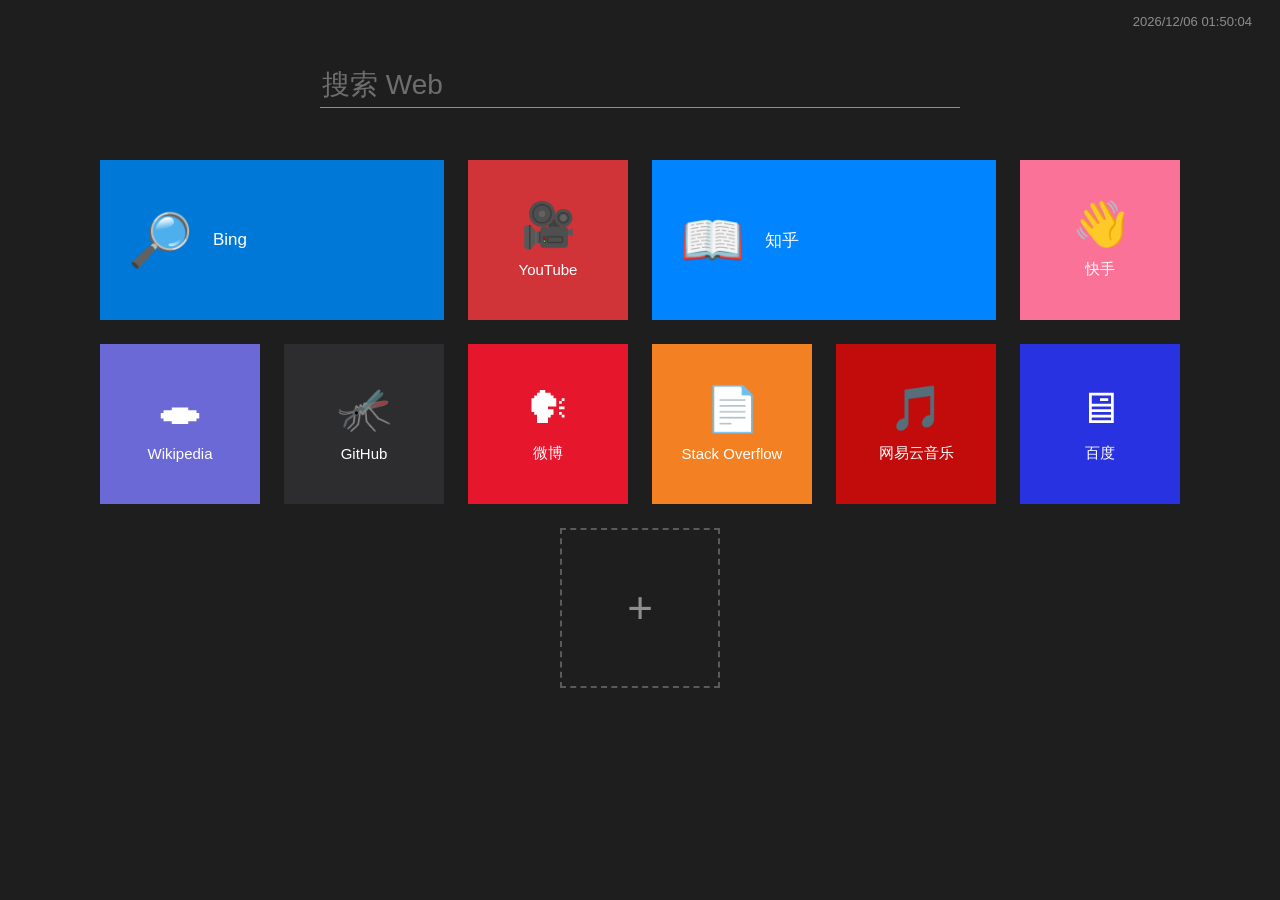
==== Assets/NtpMetro/index.html @ bef1a602 "Milestone 0.49_MetroIETest" ====
<!DOCTYPE html>
<html lang="zh-CN">
<head>
<meta charset="utf-8">
<meta name="viewport" content="width=device-width, initial-scale=1">
<title>Metro IE</title>
<style>
  :root {
    --bg: #1E1E1E;
    --muted: #8E8E8E;
    --accent: #0078D7;
  }
  * { margin: 0; padding: 0; box-sizing: border-box; }
  html, body { height: 100%; }
  body {
    background: var(--bg);
    color: #fff;
    font-family: "Segoe UI Light", "Segoe UI", "Microsoft YaHei UI", sans-serif;
    overflow: hidden;
    user-select: none;
    -webkit-user-select: none;
  }
  .wrap { height: 100%; display: flex; flex-direction: column; }

  /* 顶栏：时钟 */
  #clock {
    text-align: right;
    font-size: 13px;
    color: var(--muted);
    padding: 14px 28px 0 0;
  }

  /* 搜索框：Metro 风格，白色大字 + 底部细线，聚焦变 2px 主题蓝 */
  #searchbox {
    margin: 34px auto 0 auto;
    width: 640px;
    max-width: 88vw;
  }
  #search-input {
    display: block;
    width: 100%;
    background: transparent;
    border: none;
    outline: none;
    color: #fff;
    font-family: inherit;
    font-size: 28px;
    font-weight: 300;
    padding: 6px 2px;
    border-bottom: 1px solid var(--muted);
    border-radius: 0;
    -webkit-appearance: none;
  }
  #search-input:focus { border-bottom: 2px solid var(--accent); }
  #search-input::placeholder { color: #6E6E6E; }

  /* 磁贴网格：Win8 开始屏幕形态，支持方/宽磁贴，拖拽排序 */
  #tiles {
    display: flex;
    flex-wrap: wrap;
    justify-content: center;
    align-content: flex-start;
    max-width: 1104px;
    margin: 40px auto 0 auto;
    overflow-y: auto;
    padding-bottom: 24px;
  }
  .tile {
    position: relative;
    width: 160px;
    height: 160px;
    margin: 12px;
    cursor: pointer;
    display: flex;
    flex-direction: column;
    align-items: center;
    justify-content: center;
    overflow: hidden;
    transition: filter 0.1s ease;
  }
  .tile.wide { width: 344px; flex-direction: row; justify-content: flex-start; padding: 0 28px; }
  .tile.wide .icon { margin: 0 20px 0 0; }
  .tile:hover::after { background: rgba(255, 255, 255, 0.09); }
  .tile:active::after { background: rgba(255, 255, 255, 0.16); }
  .tile::after {
    content: "";
    position: absolute;
    top: 0; left: 0; right: 0; bottom: 0;
    background: rgba(255, 255, 255, 0);
    transition: background 0.1s ease;
    pointer-events: none;
  }
  .tile.dragging { opacity: 0.4; }
  .tile.drop-target { outline: 3px solid rgba(255, 255, 255, 0.35); }
  .tile .icon { font-size: 44px; line-height: 1; margin-bottom: 14px; pointer-events: none; }
  .tile.wide .icon { font-size: 52px; }
  .tile .name {
    font-size: 15px;
    color: #fff;
    max-width: 130px;
    white-space: nowrap;
    overflow: hidden;
    text-overflow: ellipsis;
    pointer-events: none;
  }
  .tile.wide .name { max-width: 240px; font-size: 17px; }
  .tile .remove {
    position: absolute;
    top: 6px;
    right: 8px;
    font-size: 13px;
    color: rgba(255, 255, 255, 0.75);
    visibility: hidden;
    font-family: "Segoe UI", sans-serif;
    pointer-events: none;
  }
  .tile:hover .remove { visibility: visible; }
  .tile.add-tile { border: 2px dashed #5A5A5E; }
  .tile.add-tile .icon { color: var(--muted); margin-bottom: 0; }
</style>
</head>
<body>
<div class="wrap">
  <div id="clock"></div>
  <div id="searchbox"><input id="search-input" type="text" autocomplete="off" spellcheck="false" placeholder="搜索 Web"></div>
  <div id="tiles"></div>
</div>

<script>
(function () {
  var LS_KEY = "ntp_tiles_metro_v1";
  var DEFAULT_TILES = [
    { name: "Bing", url: "https://www.bing.com", icon: "\uD83D\uDD0E", color: "#0078D7", wide: true },
    { name: "YouTube", url: "https://www.youtube.com", icon: "\uD83C\uDFA5", color: "#D13438" },
    { name: "\u77E5\u4E4E", url: "https://www.zhihu.com", icon: "\uD83D\uDCD6", color: "#0084FF", wide: true },
    { name: "\u5FEB\u624B", url: "https://www.bilibili.com", icon: "\uD83D\uDC4B", color: "#FB7299" },
    { name: "Wikipedia", url: "https://zh.wikipedia.org", icon: "\uD83D\uDD73", color: "#6B69D6" },
    { name: "GitHub", url: "https://github.com", icon: "\uD83E\uDD9F", color: "#2D2D30" },
    { name: "\u5FAE\u535A", url: "https://weibo.com", icon: "\uD83D\uDDE3", color: "#E6162D" },
    { name: "Stack Overflow", url: "https://stackoverflow.com", icon: "\uD83D\uDCC4", color: "#F48024" },
    { name: "\u7F51\u6613\u4E91\u97F3\u4E50", url: "https://music.163.com", icon: "\uD83C\uDFB5", color: "#C20C0C" },
    { name: "\u767E\u5EA6", url: "https://www.baidu.com", icon: "\uD83D\uDDA5", color: "#2932E1" }
  ];

  function loadTiles() {
    try {
      var raw = localStorage.getItem(LS_KEY);
      if (raw) {
        var parsed = JSON.parse(raw);
        if (Array.isArray(parsed)) return parsed;
      }
    } catch (e) {}
    return DEFAULT_TILES.slice();
  }

  function saveTiles(tiles) {
    try { localStorage.setItem(LS_KEY, JSON.stringify(tiles)); } catch (e) {}
  }

  var tiles = loadTiles();
  var container = document.getElementById("tiles");
  var dragFrom = null;

  function render() {
    container.innerHTML = "";
    tiles.forEach(function (tile, i) {
      var el = document.createElement("div");
      el.className = "tile" + (tile.wide ? " wide" : "");
      el.style.background = tile.color || "#767676";
      el.title = tile.name + " \u2014 " + tile.url;
      el.innerHTML = '<div class="icon">' + (tile.icon || "\uD83D\uDCC5") +
        '</div><div class="name"></div><div class="remove">\u2715</div>';
      el.querySelector(".name").textContent = tile.name;

      // 点击打开
      el.addEventListener("click", function () { window.location.href = tile.url; });

      // 右键移除
      el.addEventListener("contextmenu", function (e) {
        e.preventDefault();
        if (confirm("\u79FB\u9664\u78C1\u8D34\u201C" + tile.name + "\u201D?")) {
          tiles.splice(i, 1);
          saveTiles(tiles);
          render();
        }
      });

      // 拖拽排序（EdgeHTML/Chromium 均支持 HTML5 DnD）
      el.draggable = true;
      el.addEventListener("dragstart", function (e) {
        dragFrom = i;
        el.classList.add("dragging");
        try { e.dataTransfer.setData("text/plain", String(i)); e.dataTransfer.effectAllowed = "move"; } catch (err) {}
      });
      el.addEventListener("dragend", function () {
        el.classList.remove("dragging");
        render();
      });
      el.addEventListener("dragover", function (e) {
        if (dragFrom === null || dragFrom === i) return;
        e.preventDefault();
        el.classList.add("drop-target");
      });
      el.addEventListener("dragleave", function () { el.classList.remove("drop-target"); });
      el.addEventListener("drop", function (e) {
        e.preventDefault();
        el.classList.remove("drop-target");
        if (dragFrom === null || dragFrom === i) { dragFrom = null; return; }
        var from = dragFrom;
        dragFrom = null;
        var moved = tiles.splice(from, 1)[0];
        var to = from < i ? i - 1 : i;
        tiles.splice(to, 0, moved);
        saveTiles(tiles);
        render();
      });

      container.appendChild(el);
    });

    // “+” 添加磁贴
    var add = document.createElement("div");
    add.className = "tile add-tile";
    add.style.background = "transparent";
    add.innerHTML = '<div class="icon">+</div>';
    add.addEventListener("click", function () {
      var url = prompt("\u8F93\u5165\u7F51\u5740\uff08\u542B https:// \u6216 http://\uff09\uff1A");
      if (!url) return;
      var clean = url.trim();
      if (!/^https?:\/\//i.test(clean)) clean = "https://" + clean;
      var host = "";
      try { host = clean.replace(/^https?:\/\//i, "").split(/[/?#]/)[0]; } catch (err) {}
      tiles.push({ name: host || "新磁贴", url: clean, icon: "\uD83C\uDF10", color: "#767676", wide: false });
      saveTiles(tiles);
      render();
    });
    container.appendChild(add);
  }

  render();

  // 搜索：回车 → 跳转 Bing（Metro IE 行为：当前页内导航）
  document.getElementById("search-input").addEventListener("keydown", function (e) {
    if (e.key === "Enter" || e.keyCode === 13) {
      var q = this.value.trim();
      if (q) window.location.href = "https://www.bing.com/search?q=" + encodeURIComponent(q);
    }
  });

  // 时钟
  function tick() {
    var d = new Date();
    function p(n) { return (n < 10 ? "0" : "") + n; }
    document.getElementById("clock").textContent =
      d.getFullYear() + "/" + p(d.getMonth() + 1) + "/" + p(d.getDate()) +
      " " + p(d.getHours()) + ":" + p(d.getMinutes()) + ":" + p(d.getSeconds());
  }
  tick();
  setInterval(tick, 1000);
})();
</script>
</body>
</html>
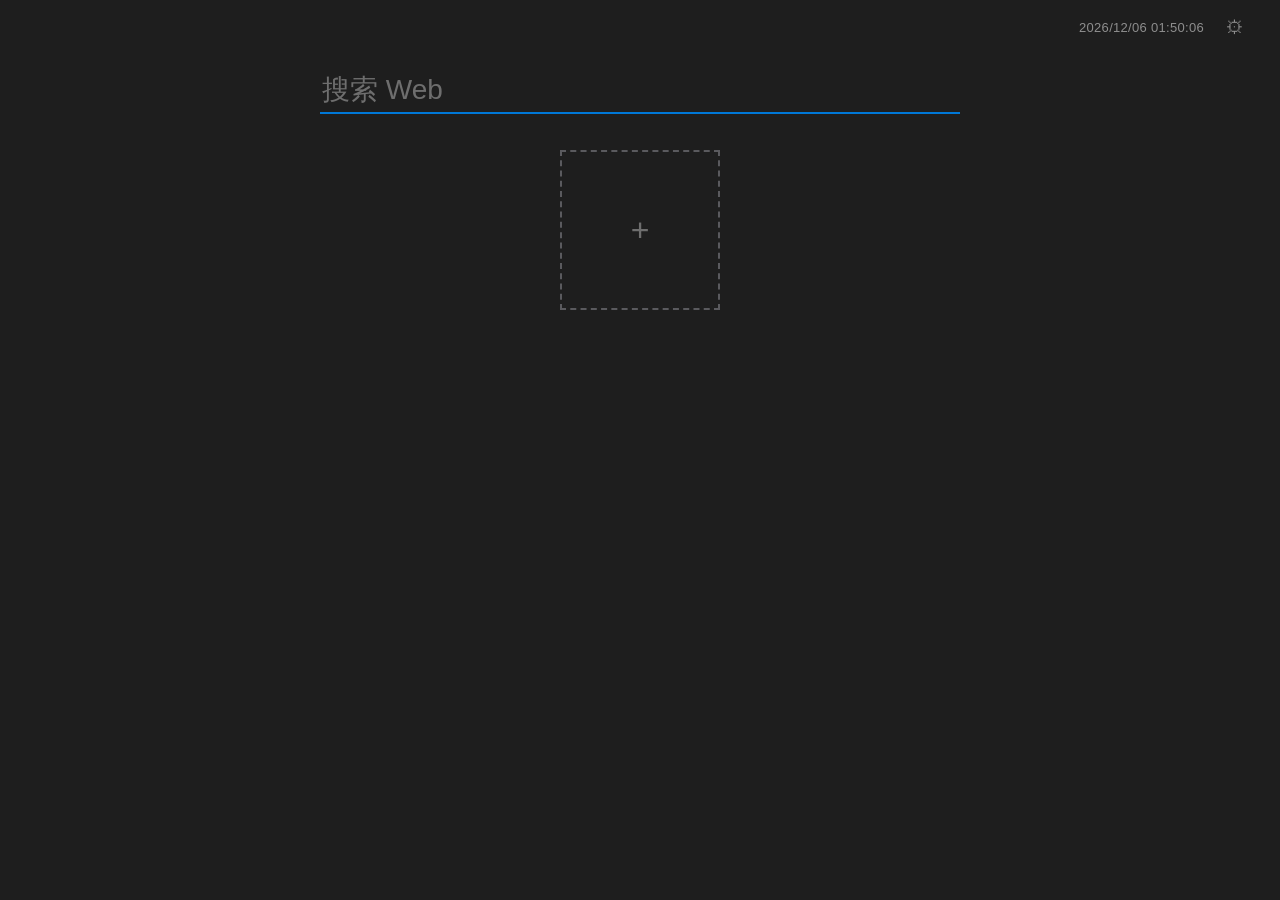
==== commit 38994aed: "Milestone 0.491_Mirror6_Index" ====
--- a/Assets/NtpMetro/index.html
+++ b/Assets/NtpMetro/index.html
@@ -1,263 +1,1377 @@
 <!DOCTYPE html>
 <html lang="zh-CN">
 <head>
-<meta charset="utf-8">
-<meta name="viewport" content="width=device-width, initial-scale=1">
-<title>Metro IE</title>
-<style>
-  :root {
-    --bg: #1E1E1E;
-    --muted: #8E8E8E;
-    --accent: #0078D7;
-  }
-  * { margin: 0; padding: 0; box-sizing: border-box; }
-  html, body { height: 100%; }
-  body {
-    background: var(--bg);
-    color: #fff;
-    font-family: "Segoe UI Light", "Segoe UI", "Microsoft YaHei UI", sans-serif;
-    overflow: hidden;
-    user-select: none;
-    -webkit-user-select: none;
-  }
-  .wrap { height: 100%; display: flex; flex-direction: column; }
-
-  /* 顶栏：时钟 */
-  #clock {
-    text-align: right;
-    font-size: 13px;
-    color: var(--muted);
-    padding: 14px 28px 0 0;
-  }
-
-  /* 搜索框：Metro 风格，白色大字 + 底部细线，聚焦变 2px 主题蓝 */
-  #searchbox {
-    margin: 34px auto 0 auto;
-    width: 640px;
-    max-width: 88vw;
-  }
-  #search-input {
-    display: block;
-    width: 100%;
-    background: transparent;
-    border: none;
-    outline: none;
-    color: #fff;
-    font-family: inherit;
-    font-size: 28px;
-    font-weight: 300;
-    padding: 6px 2px;
-    border-bottom: 1px solid var(--muted);
-    border-radius: 0;
-    -webkit-appearance: none;
-  }
-  #search-input:focus { border-bottom: 2px solid var(--accent); }
-  #search-input::placeholder { color: #6E6E6E; }
-
-  /* 磁贴网格：Win8 开始屏幕形态，支持方/宽磁贴，拖拽排序 */
-  #tiles {
-    display: flex;
-    flex-wrap: wrap;
-    justify-content: center;
-    align-content: flex-start;
-    max-width: 1104px;
-    margin: 40px auto 0 auto;
-    overflow-y: auto;
-    padding-bottom: 24px;
-  }
-  .tile {
-    position: relative;
-    width: 160px;
-    height: 160px;
-    margin: 12px;
-    cursor: pointer;
-    display: flex;
-    flex-direction: column;
-    align-items: center;
-    justify-content: center;
-    overflow: hidden;
-    transition: filter 0.1s ease;
-  }
-  .tile.wide { width: 344px; flex-direction: row; justify-content: flex-start; padding: 0 28px; }
-  .tile.wide .icon { margin: 0 20px 0 0; }
-  .tile:hover::after { background: rgba(255, 255, 255, 0.09); }
-  .tile:active::after { background: rgba(255, 255, 255, 0.16); }
-  .tile::after {
-    content: "";
-    position: absolute;
-    top: 0; left: 0; right: 0; bottom: 0;
-    background: rgba(255, 255, 255, 0);
-    transition: background 0.1s ease;
-    pointer-events: none;
-  }
-  .tile.dragging { opacity: 0.4; }
-  .tile.drop-target { outline: 3px solid rgba(255, 255, 255, 0.35); }
-  .tile .icon { font-size: 44px; line-height: 1; margin-bottom: 14px; pointer-events: none; }
-  .tile.wide .icon { font-size: 52px; }
-  .tile .name {
-    font-size: 15px;
-    color: #fff;
-    max-width: 130px;
-    white-space: nowrap;
-    overflow: hidden;
-    text-overflow: ellipsis;
-    pointer-events: none;
-  }
-  .tile.wide .name { max-width: 240px; font-size: 17px; }
-  .tile .remove {
-    position: absolute;
-    top: 6px;
-    right: 8px;
-    font-size: 13px;
-    color: rgba(255, 255, 255, 0.75);
-    visibility: hidden;
-    font-family: "Segoe UI", sans-serif;
-    pointer-events: none;
-  }
-  .tile:hover .remove { visibility: visible; }
-  .tile.add-tile { border: 2px dashed #5A5A5E; }
-  .tile.add-tile .icon { color: var(--muted); margin-bottom: 0; }
-</style>
+    <meta charset="utf-8" />
+    <meta name="viewport" content="width=device-width, initial-scale=1" />
+    <title>Metro 新标签页</title>
+    <style>
+        /* ===== CSS Variables ===== */
+        :root {
+            --bg: #1E1E1E;
+            --bg-light: #2D2D30;
+            --muted: #8E8E8E;
+            --muted2: #6E6E6E;
+            --accent: #0078D7;
+            --accent-hover: #1A8AD7;
+            --card-bg: rgba(255, 255, 255, 0.06);
+            --text: #FFFFFF;
+            --shadow: 0 4px 20px rgba(0, 0, 0, 0.5);
+            --font: "Segoe UI Light", "Segoe UI", "Microsoft YaHei UI", sans-serif;
+            --tile-bg: #767676; /* fallback */
+        }
+        * {
+            margin: 0;
+            padding: 0;
+            box-sizing: border-box;
+        }
+        html,
+        body {
+            height: 100%;
+        }
+        body {
+            background: var(--bg);
+            color: var(--text);
+            font-family: var(--font);
+            overflow: hidden;
+            user-select: none;
+            -webkit-user-select: none;
+            transition: background 0.4s ease;
+            display: flex;
+            flex-direction: column;
+        }
+
+        /* ===== 顶部栏 ===== */
+        #topbar {
+            display: flex;
+            justify-content: flex-end;
+            align-items: center;
+            padding: 14px 28px 0 0;
+            flex-shrink: 0;
+            gap: 14px;
+            position: relative;
+            z-index: 10;
+        }
+        #clock {
+            font-size: 13px;
+            color: var(--muted);
+            font-weight: 300;
+            letter-spacing: 0.3px;
+        }
+        #settingsBtn {
+            background: transparent;
+            border: none;
+            color: var(--muted);
+            font-size: 18px;
+            cursor: pointer;
+            padding: 4px 8px;
+            border-radius: 0;
+            transition: color 0.15s, background 0.15s;
+            line-height: 1;
+        }
+        #settingsBtn:hover {
+            color: #fff;
+            background: var(--card-bg);
+        }
+        #settingsBtn:focus-visible {
+            outline: 2px solid var(--accent);
+            outline-offset: 2px;
+        }
+
+        /* ===== 设置面板 ===== */
+        #settingsPanel {
+            position: fixed;
+            top: 60px;
+            right: 20px;
+            background: var(--bg-light);
+            border-radius: 0;
+            box-shadow: var(--shadow);
+            padding: 8px 0;
+            min-width: 200px;
+            z-index: 30;
+            visibility: hidden;
+            opacity: 0;
+            transform: scale(0.94) translateY(-8px);
+            transform-origin: top right;
+            transition: opacity 0.18s ease, transform 0.18s ease, visibility 0s 0.18s;
+            pointer-events: none;
+            border: 1px solid rgba(255, 255, 255, 0.06);
+        }
+        #settingsPanel.open {
+            visibility: visible;
+            opacity: 1;
+            transform: scale(1) translateY(0);
+            transition: opacity 0.18s ease, transform 0.18s ease, visibility 0s 0s;
+            pointer-events: auto;
+        }
+        #settingsPanel .option {
+            padding: 10px 18px;
+            cursor: pointer;
+            display: flex;
+            align-items: center;
+            gap: 12px;
+            color: var(--muted);
+            font-size: 13px;
+            font-weight: 300;
+            transition: background 0.12s, color 0.12s;
+            border: none;
+            background: transparent;
+            width: 100%;
+            text-align: left;
+            font-family: var(--font);
+        }
+        #settingsPanel .option:hover {
+            background: rgba(255, 255, 255, 0.06);
+            color: #fff;
+        }
+        #settingsPanel .option .indicator {
+            width: 14px;
+            height: 14px;
+            border-radius: 50%;
+            border: 2px solid var(--muted2);
+            flex-shrink: 0;
+            transition: background 0.15s, border-color 0.15s;
+        }
+        #settingsPanel .option.active .indicator {
+            border-color: var(--accent);
+            background: var(--accent);
+            box-shadow: inset 0 0 0 2px var(--bg-light);
+        }
+        #settingsPanel .option.active {
+            color: #fff;
+        }
+        #settingsPanel .option .label {
+            flex: 1;
+        }
+        #settingsPanel .option .badge {
+            font-size: 11px;
+            color: var(--muted2);
+            background: rgba(255, 255, 255, 0.06);
+            padding: 0 8px;
+            border-radius: 0;
+        }
+        /* 分隔线 */
+        #settingsPanel .divider {
+            height: 1px;
+            background: rgba(255, 255, 255, 0.06);
+            margin: 6px 16px;
+        }
+        /* 模式选项的小标签 */
+        #settingsPanel .mode-label {
+            padding: 6px 18px 2px;
+            font-size: 11px;
+            color: var(--muted2);
+            letter-spacing: 0.5px;
+            text-transform: uppercase;
+        }
+
+        /* ===== 搜索框 ===== */
+        #searchbox {
+            margin: 28px auto 0 auto;
+            width: 640px;
+            max-width: 88vw;
+            flex-shrink: 0;
+            position: relative;
+            z-index: 6;
+        }
+        #search-input {
+            display: block;
+            width: 100%;
+            background: transparent;
+            border: none;
+            outline: none;
+            color: #fff;
+            font-family: var(--font);
+            font-size: 28px;
+            font-weight: 300;
+            padding: 6px 2px;
+            border-bottom: 1px solid var(--muted2);
+            border-radius: 0;
+            -webkit-appearance: none;
+            transition: border-color 0.2s ease;
+        }
+        #search-input:focus {
+            border-bottom: 2px solid var(--accent);
+        }
+        #search-input::placeholder {
+            color: var(--muted2);
+            font-weight: 300;
+        }
+
+        /* ===== 磁贴容器 ===== */
+        #tiles-wrap {
+            flex: 1;
+            overflow-y: auto;
+            padding: 24px 16px 30px 16px;
+            margin-top: 12px;
+            display: flex;
+            justify-content: center;
+        }
+        #tiles {
+            display: flex;
+            flex-wrap: wrap;
+            justify-content: center;
+            align-content: flex-start;
+            max-width: 1104px;
+            width: 100%;
+            gap: 12px;
+        }
+
+        /* ===== 磁贴（无圆角） ===== */
+        .tile {
+            position: relative;
+            width: 160px;
+            height: 160px;
+            cursor: pointer;
+            display: flex;
+            flex-direction: column;
+            align-items: center;
+            justify-content: center;
+            overflow: hidden;
+            border-radius: 0 !important;
+            transition: transform 0.12s ease, filter 0.12s ease, background 0.2s ease;
+            flex-shrink: 0;
+            background: #767676;
+            box-shadow: 0 1px 4px rgba(0, 0, 0, 0.25);
+        }
+        .tile.wide {
+            width: 344px;
+            flex-direction: row;
+            justify-content: flex-start;
+            padding: 0 28px;
+        }
+        .tile.wide .icon {
+            margin: 0 20px 0 0;
+        }
+        .tile.wide .name {
+            max-width: 240px;
+            font-size: 17px;
+        }
+
+        /* 悬停/点击反馈 */
+        .tile::after {
+            content: "";
+            position: absolute;
+            top: 0;
+            left: 0;
+            right: 0;
+            bottom: 0;
+            background: rgba(255, 255, 255, 0);
+            transition: background 0.12s ease;
+            pointer-events: none;
+            border-radius: 0;
+        }
+        .tile:hover::after {
+            background: rgba(255, 255, 255, 0.09);
+        }
+        .tile:active::after {
+            background: rgba(255, 255, 255, 0.18);
+        }
+        .tile.dragging {
+            opacity: 0.35;
+            transform: scale(0.92);
+        }
+        .tile.drop-target {
+            outline: 3px solid rgba(255, 255, 255, 0.35);
+            outline-offset: -3px;
+        }
+
+        /* 图标区域 - 显示 favicon */
+        .tile .icon {
+            width: 48px;
+            height: 48px;
+            display: flex;
+            align-items: center;
+            justify-content: center;
+            margin-bottom: 12px;
+            pointer-events: none;
+            flex-shrink: 0;
+            background: rgba(0, 0, 0, 0.15);
+            border-radius: 0;
+            overflow: hidden;
+        }
+        .tile.wide .icon {
+            width: 52px;
+            height: 52px;
+            margin-bottom: 0;
+        }
+        .tile .icon img {
+            width: 100%;
+            height: 100%;
+            object-fit: cover;
+        }
+        .tile .icon .fallback {
+            font-size: 24px;
+            font-weight: 600;
+            color: #fff;
+            text-shadow: 0 1px 4px rgba(0, 0, 0, 0.3);
+        }
+
+        .tile .name {
+            font-size: 15px;
+            color: #fff;
+            max-width: 130px;
+            white-space: nowrap;
+            overflow: hidden;
+            text-overflow: ellipsis;
+            pointer-events: none;
+            font-weight: 300;
+            text-shadow: 0 1px 4px rgba(0, 0, 0, 0.3);
+        }
+        .tile.wide .name {
+            max-width: 240px;
+            font-size: 17px;
+        }
+
+        /* 删除 & 编辑按钮 */
+        .tile .remove,
+        .tile .edit-btn {
+            position: absolute;
+            font-family: "Segoe UI", sans-serif;
+            color: rgba(255, 255, 255, 0.7);
+            visibility: hidden;
+            pointer-events: none;
+            background: rgba(0, 0, 0, 0.3);
+            display: flex;
+            align-items: center;
+            justify-content: center;
+            line-height: 1;
+            transition: background 0.12s;
+            border-radius: 0;
+        }
+        .tile:hover .remove,
+        .tile:hover .edit-btn {
+            visibility: visible;
+            pointer-events: auto;
+        }
+        .tile .remove {
+            top: 4px;
+            right: 6px;
+            font-size: 13px;
+            width: 20px;
+            height: 20px;
+        }
+        .tile .remove:hover {
+            background: rgba(0, 0, 0, 0.6);
+            color: #fff;
+        }
+        .tile .edit-btn {
+            bottom: 4px;
+            right: 6px;
+            font-size: 11px;
+            width: 18px;
+            height: 18px;
+        }
+        .tile .edit-btn:hover {
+            background: rgba(0, 0, 0, 0.5);
+            color: #fff;
+        }
+
+        /* ===== 添加磁贴 ===== */
+        .tile.add-tile {
+            background: transparent !important;
+            border: 2px dashed #5A5A5E;
+            box-shadow: none;
+            transition: border-color 0.15s, background 0.15s;
+            border-radius: 0 !important;
+        }
+        .tile.add-tile:hover {
+            border-color: var(--accent);
+            background: rgba(0, 120, 215, 0.06);
+        }
+        .tile.add-tile::after {
+            display: none;
+        }
+        .tile.add-tile .icon {
+            color: var(--muted2);
+            margin-bottom: 0;
+            font-size: 32px;
+            font-weight: 300;
+            background: transparent;
+        }
+
+        /* ===== Modal 弹窗（无圆角） ===== */
+        .modal-overlay {
+            position: fixed;
+            top: 0;
+            left: 0;
+            right: 0;
+            bottom: 0;
+            background: rgba(0, 0, 0, 0.6);
+            z-index: 40;
+            display: none;
+            align-items: center;
+            justify-content: center;
+            animation: fadeIn 0.2s ease;
+        }
+        .modal-overlay.open {
+            display: flex;
+        }
+        .modal-box {
+            background: var(--bg-light);
+            border-radius: 0;
+            padding: 24px 28px 20px;
+            width: 400px;
+            max-width: 92vw;
+            box-shadow: var(--shadow);
+            border: 1px solid rgba(255, 255, 255, 0.06);
+        }
+        .modal-box h3 {
+            font-weight: 300;
+            font-size: 20px;
+            margin-bottom: 16px;
+            color: #fff;
+            letter-spacing: 0.3px;
+        }
+        .modal-box label {
+            display: block;
+            font-size: 12px;
+            color: var(--muted);
+            margin-top: 12px;
+            margin-bottom: 4px;
+            font-weight: 300;
+            letter-spacing: 0.3px;
+        }
+        .modal-box input {
+            display: block;
+            width: 100%;
+            background: rgba(255, 255, 255, 0.06);
+            border: 1px solid rgba(255, 255, 255, 0.08);
+            border-radius: 0;
+            padding: 8px 12px;
+            color: #fff;
+            font-family: var(--font);
+            font-size: 14px;
+            outline: none;
+            transition: border-color 0.15s;
+        }
+        .modal-box input:focus {
+            border-color: var(--accent);
+        }
+        .modal-box .row {
+            display: flex;
+            justify-content: flex-end;
+            gap: 10px;
+            margin-top: 18px;
+        }
+        .modal-box .row button {
+            padding: 8px 22px;
+            border: none;
+            border-radius: 0;
+            font-family: var(--font);
+            font-size: 13px;
+            cursor: pointer;
+            transition: background 0.12s, opacity 0.12s;
+        }
+        .modal-box .btn-cancel {
+            background: rgba(255, 255, 255, 0.06);
+            color: var(--muted);
+        }
+        .modal-box .btn-cancel:hover {
+            background: rgba(255, 255, 255, 0.12);
+            color: #fff;
+        }
+        .modal-box .btn-primary {
+            background: var(--accent);
+            color: #fff;
+        }
+        .modal-box .btn-primary:hover {
+            background: var(--accent-hover);
+        }
+        .modal-box .btn-danger {
+            background: #D13438;
+            color: #fff;
+        }
+        .modal-box .btn-danger:hover {
+            background: #E03A3E;
+        }
+
+        /* ===== Toast ===== */
+        #toast {
+            position: fixed;
+            bottom: 30px;
+            left: 50%;
+            transform: translateX(-50%) translateY(20px);
+            background: var(--bg-light);
+            color: #fff;
+            padding: 10px 28px;
+            border-radius: 0;
+            box-shadow: var(--shadow);
+            font-size: 13px;
+            font-weight: 300;
+            z-index: 50;
+            opacity: 0;
+            visibility: hidden;
+            transition: opacity 0.25s ease, transform 0.25s ease, visibility 0s 0.25s;
+            pointer-events: none;
+            border: 1px solid rgba(255, 255, 255, 0.06);
+            font-family: var(--font);
+            letter-spacing: 0.3px;
+        }
+        #toast.show {
+            opacity: 1;
+            visibility: visible;
+            transform: translateX(-50%) translateY(0);
+            transition: opacity 0.25s ease, transform 0.25s ease, visibility 0s 0s;
+        }
+
+        /* ===== 动画 ===== */
+        @keyframes fadeIn {
+            from {
+                opacity: 0;
+            }
+            to {
+                opacity: 1;
+            }
+        }
+        @keyframes fadeUp {
+            from {
+                opacity: 0;
+                transform: translateY(12px);
+            }
+            to {
+                opacity: 1;
+                transform: none;
+            }
+        }
+        .tile {
+            animation: fadeUp 0.3s ease both;
+        }
+
+        /* ===== 滚动条 ===== */
+        #tiles-wrap::-webkit-scrollbar {
+            width: 4px;
+        }
+        #tiles-wrap::-webkit-scrollbar-track {
+            background: transparent;
+        }
+        #tiles-wrap::-webkit-scrollbar-thumb {
+            background: var(--muted2);
+            border-radius: 0;
+        }
+        #tiles-wrap::-webkit-scrollbar-thumb:hover {
+            background: var(--muted);
+        }
+
+        /* ===== 响应式 ===== */
+        @media (max-width: 720px) {
+            #search-input {
+                font-size: 22px;
+            }
+            .tile {
+                width: 120px;
+                height: 120px;
+            }
+            .tile.wide {
+                width: 252px;
+                padding: 0 18px;
+            }
+            .tile.wide .icon {
+                width: 40px;
+                height: 40px;
+                margin-right: 14px;
+            }
+            .tile.wide .name {
+                font-size: 14px;
+                max-width: 180px;
+            }
+            .tile .icon {
+                width: 40px;
+                height: 40px;
+                margin-bottom: 8px;
+            }
+            .tile .name {
+                font-size: 12px;
+                max-width: 100px;
+            }
+            #topbar {
+                padding: 10px 16px 0 0;
+            }
+            #clock {
+                font-size: 11px;
+            }
+        }
+        @media (max-width: 480px) {
+            .tile {
+                width: 90px;
+                height: 90px;
+            }
+            .tile.wide {
+                width: 186px;
+                padding: 0 12px;
+            }
+            .tile.wide .icon {
+                width: 32px;
+                height: 32px;
+                margin-right: 10px;
+            }
+            .tile.wide .name {
+                font-size: 12px;
+                max-width: 130px;
+            }
+            .tile .icon {
+                width: 32px;
+                height: 32px;
+                margin-bottom: 6px;
+            }
+            .tile .name {
+                font-size: 10px;
+                max-width: 72px;
+            }
+            #search-input {
+                font-size: 18px;
+            }
+            #searchbox {
+                margin-top: 18px;
+            }
+            #tiles-wrap {
+                padding: 12px 8px 20px 8px;
+            }
+            #tiles {
+                gap: 8px;
+            }
+            .modal-box {
+                padding: 18px 16px 16px;
+            }
+        }
+    </style>
 </head>
 <body>
-<div class="wrap">
-  <div id="clock"></div>
-  <div id="searchbox"><input id="search-input" type="text" autocomplete="off" spellcheck="false" placeholder="搜索 Web"></div>
-  <div id="tiles"></div>
-</div>
-
-<script>
-(function () {
-  var LS_KEY = "ntp_tiles_metro_v1";
-  var DEFAULT_TILES = [
-    { name: "Bing", url: "https://www.bing.com", icon: "\uD83D\uDD0E", color: "#0078D7", wide: true },
-    { name: "YouTube", url: "https://www.youtube.com", icon: "\uD83C\uDFA5", color: "#D13438" },
-    { name: "\u77E5\u4E4E", url: "https://www.zhihu.com", icon: "\uD83D\uDCD6", color: "#0084FF", wide: true },
-    { name: "\u5FEB\u624B", url: "https://www.bilibili.com", icon: "\uD83D\uDC4B", color: "#FB7299" },
-    { name: "Wikipedia", url: "https://zh.wikipedia.org", icon: "\uD83D\uDD73", color: "#6B69D6" },
-    { name: "GitHub", url: "https://github.com", icon: "\uD83E\uDD9F", color: "#2D2D30" },
-    { name: "\u5FAE\u535A", url: "https://weibo.com", icon: "\uD83D\uDDE3", color: "#E6162D" },
-    { name: "Stack Overflow", url: "https://stackoverflow.com", icon: "\uD83D\uDCC4", color: "#F48024" },
-    { name: "\u7F51\u6613\u4E91\u97F3\u4E50", url: "https://music.163.com", icon: "\uD83C\uDFB5", color: "#C20C0C" },
-    { name: "\u767E\u5EA6", url: "https://www.baidu.com", icon: "\uD83D\uDDA5", color: "#2932E1" }
-  ];
-
-  function loadTiles() {
-    try {
-      var raw = localStorage.getItem(LS_KEY);
-      if (raw) {
-        var parsed = JSON.parse(raw);
-        if (Array.isArray(parsed)) return parsed;
-      }
-    } catch (e) {}
-    return DEFAULT_TILES.slice();
-  }
-
-  function saveTiles(tiles) {
-    try { localStorage.setItem(LS_KEY, JSON.stringify(tiles)); } catch (e) {}
-  }
-
-  var tiles = loadTiles();
-  var container = document.getElementById("tiles");
-  var dragFrom = null;
-
-  function render() {
-    container.innerHTML = "";
-    tiles.forEach(function (tile, i) {
-      var el = document.createElement("div");
-      el.className = "tile" + (tile.wide ? " wide" : "");
-      el.style.background = tile.color || "#767676";
-      el.title = tile.name + " \u2014 " + tile.url;
-      el.innerHTML = '<div class="icon">' + (tile.icon || "\uD83D\uDCC5") +
-        '</div><div class="name"></div><div class="remove">\u2715</div>';
-      el.querySelector(".name").textContent = tile.name;
-
-      // 点击打开
-      el.addEventListener("click", function () { window.location.href = tile.url; });
-
-      // 右键移除
-      el.addEventListener("contextmenu", function (e) {
-        e.preventDefault();
-        if (confirm("\u79FB\u9664\u78C1\u8D34\u201C" + tile.name + "\u201D?")) {
-          tiles.splice(i, 1);
-          saveTiles(tiles);
-          render();
-        }
-      });
-
-      // 拖拽排序（EdgeHTML/Chromium 均支持 HTML5 DnD）
-      el.draggable = true;
-      el.addEventListener("dragstart", function (e) {
-        dragFrom = i;
-        el.classList.add("dragging");
-        try { e.dataTransfer.setData("text/plain", String(i)); e.dataTransfer.effectAllowed = "move"; } catch (err) {}
-      });
-      el.addEventListener("dragend", function () {
-        el.classList.remove("dragging");
-        render();
-      });
-      el.addEventListener("dragover", function (e) {
-        if (dragFrom === null || dragFrom === i) return;
-        e.preventDefault();
-        el.classList.add("drop-target");
-      });
-      el.addEventListener("dragleave", function () { el.classList.remove("drop-target"); });
-      el.addEventListener("drop", function (e) {
-        e.preventDefault();
-        el.classList.remove("drop-target");
-        if (dragFrom === null || dragFrom === i) { dragFrom = null; return; }
-        var from = dragFrom;
-        dragFrom = null;
-        var moved = tiles.splice(from, 1)[0];
-        var to = from < i ? i - 1 : i;
-        tiles.splice(to, 0, moved);
-        saveTiles(tiles);
-        render();
-      });
-
-      container.appendChild(el);
-    });
-
-    // “+” 添加磁贴
-    var add = document.createElement("div");
-    add.className = "tile add-tile";
-    add.style.background = "transparent";
-    add.innerHTML = '<div class="icon">+</div>';
-    add.addEventListener("click", function () {
-      var url = prompt("\u8F93\u5165\u7F51\u5740\uff08\u542B https:// \u6216 http://\uff09\uff1A");
-      if (!url) return;
-      var clean = url.trim();
-      if (!/^https?:\/\//i.test(clean)) clean = "https://" + clean;
-      var host = "";
-      try { host = clean.replace(/^https?:\/\//i, "").split(/[/?#]/)[0]; } catch (err) {}
-      tiles.push({ name: host || "新磁贴", url: clean, icon: "\uD83C\uDF10", color: "#767676", wide: false });
-      saveTiles(tiles);
-      render();
-    });
-    container.appendChild(add);
-  }
-
-  render();
-
-  // 搜索：回车 → 跳转 Bing（Metro IE 行为：当前页内导航）
-  document.getElementById("search-input").addEventListener("keydown", function (e) {
-    if (e.key === "Enter" || e.keyCode === 13) {
-      var q = this.value.trim();
-      if (q) window.location.href = "https://www.bing.com/search?q=" + encodeURIComponent(q);
-    }
-  });
-
-  // 时钟
-  function tick() {
-    var d = new Date();
-    function p(n) { return (n < 10 ? "0" : "") + n; }
-    document.getElementById("clock").textContent =
-      d.getFullYear() + "/" + p(d.getMonth() + 1) + "/" + p(d.getDate()) +
-      " " + p(d.getHours()) + ":" + p(d.getMinutes()) + ":" + p(d.getSeconds());
-  }
-  tick();
-  setInterval(tick, 1000);
-})();
-</script>
+
+    <!-- ===== 顶栏 ===== -->
+    <div id="topbar">
+        <span id="clock"></span>
+        <button id="settingsBtn" aria-label="设置" title="设置">⚙</button>
+    </div>
+
+    <!-- ===== 设置面板 ===== -->
+    <div id="settingsPanel" role="menu">
+        <!-- 背景选项 -->
+        <div class="mode-label">背景壁纸</div>
+        <button class="option" data-type="solid" role="menuitemradio" tabindex="0">
+            <span class="indicator" aria-hidden="true"></span>
+            <span class="label">纯色背景</span>
+        </button>
+        <button class="option" data-type="bing" role="menuitemradio" tabindex="0">
+            <span class="indicator" aria-hidden="true"></span>
+            <span class="label">Bing 每日壁纸</span>
+        </button>
+        <button class="option" data-type="custom" role="menuitemradio" tabindex="0">
+            <span class="indicator" aria-hidden="true"></span>
+            <span class="label">自定义壁纸</span>
+            <span class="badge">上传</span>
+        </button>
+
+        <div class="divider"></div>
+
+        <!-- 磁贴模式选项 -->
+        <div class="mode-label">磁贴背景</div>
+        <button class="option mode-option" data-mode="color" role="menuitemradio" tabindex="0">
+            <span class="indicator" aria-hidden="true"></span>
+            <span class="label">取色（默认）</span>
+        </button>
+        <button class="option mode-option" data-mode="transparent" role="menuitemradio" tabindex="0">
+            <span class="indicator" aria-hidden="true"></span>
+            <span class="label">透明（90%）</span>
+        </button>
+    </div>
+
+    <!-- ===== 搜索框 ===== -->
+    <div id="searchbox">
+        <input id="search-input" type="text" autocomplete="off" spellcheck="false" placeholder="搜索 Web" />
+    </div>
+
+    <!-- ===== 磁贴区域 ===== -->
+    <div id="tiles-wrap">
+        <div id="tiles"></div>
+    </div>
+
+    <!-- ===== 隐藏的文件选择器 ===== -->
+    <input type="file" id="customBgFile" accept="image/*" style="display:none" />
+
+    <!-- ===== 添加/编辑 Modal ===== -->
+    <div class="modal-overlay" id="modal">
+        <div class="modal-box">
+            <h3 id="modalTitle">添加磁贴</h3>
+            <label for="modalUrl">网址</label>
+            <input id="modalUrl" placeholder="https://example.com" spellcheck="false" />
+            <label for="modalName">名称</label>
+            <input id="modalName" placeholder="显示名称（留空自动取域名）" spellcheck="false" />
+            <div class="row">
+                <button class="btn-cancel" id="modalCancel">取消</button>
+                <button class="btn-danger" id="modalDelete" style="display:none">删除</button>
+                <button class="btn-primary" id="modalOk">确定</button>
+            </div>
+        </div>
+    </div>
+
+    <!-- ===== Toast ===== -->
+    <div id="toast"></div>
+
+    <script>
+        (function() {
+            "use strict";
+
+            // ============================================================
+            //  常量 & 工具
+            // ============================================================
+            var LS_TILES = "ntp_tiles_metro_v5";
+            var LS_BG = "ntp_bg_metro";
+            var LS_CUSTOM_BG = "ntp_custom_bg_metro";
+            var LS_TILE_MODE = "ntp_tile_mode"; // 'color' 或 'transparent'
+
+            // 默认无预设磁贴
+            var DEFAULT_TILES = [];
+
+            var toastEl = document.getElementById('toast');
+            var toastTimer = null;
+
+            function showToast(msg) {
+                if (toastTimer) clearTimeout(toastTimer);
+                toastEl.textContent = msg;
+                toastEl.classList.add('show');
+                toastTimer = setTimeout(function() {
+                    toastEl.classList.remove('show');
+                    toastTimer = null;
+                }, 2800);
+            }
+
+            function isValidUrl(str) {
+                if (!str) return false;
+                try {
+                    var url = new URL(str);
+                    return url.protocol === 'http:' || url.protocol === 'https:';
+                } catch (_) { return false; }
+            }
+
+            function getHostname(str) {
+                try { return new URL(str).hostname || ''; } catch (_) { return ''; }
+            }
+
+            // ============================================================
+            //  基于域名生成稳定颜色（备用方案）
+            // ============================================================
+            function getColorFromDomain(domain) {
+                var hash = 0;
+                for (var i = 0; i < domain.length; i++) {
+                    hash = domain.charCodeAt(i) + ((hash << 5) - hash);
+                }
+                var h = Math.abs(hash) % 360;
+                return 'hsl(' + h + ', 65%, 45%)';
+            }
+
+            // ============================================================
+            //  颜色提取工具（从图像中提取主色）
+            // ============================================================
+            function extractColorFromImage(img) {
+                var canvas = document.createElement('canvas');
+                var ctx = canvas.getContext('2d');
+                var size = 16;
+                canvas.width = size;
+                canvas.height = size;
+                ctx.drawImage(img, 0, 0, size, size);
+                var imageData = ctx.getImageData(0, 0, size, size);
+                var data = imageData.data;
+                var r = 0,
+                    g = 0,
+                    b = 0,
+                    count = 0;
+                for (var i = 0; i < data.length; i += 4) {
+                    r += data[i];
+                    g += data[i + 1];
+                    b += data[i + 2];
+                    count++;
+                }
+                r = Math.round(r / count);
+                g = Math.round(g / count);
+                b = Math.round(b / count);
+                return 'rgb(' + r + ',' + g + ',' + b + ')';
+            }
+
+            // ============================================================
+            //  数据管理
+            // ============================================================
+            var tilesData = [];
+
+            function loadTiles() {
+                try {
+                    var raw = localStorage.getItem(LS_TILES);
+                    if (raw) {
+                        var parsed = JSON.parse(raw);
+                        if (Array.isArray(parsed)) {
+                            tilesData = parsed.filter(function(t) {
+                                return t && t.url && isValidUrl(t.url);
+                            });
+                            return;
+                        }
+                    }
+                } catch (_) {}
+                tilesData = [];
+            }
+
+            function saveTiles() {
+                try { localStorage.setItem(LS_TILES, JSON.stringify(tilesData)); } catch (_) {}
+            }
+
+            // ============================================================
+            //  磁贴模式管理
+            // ============================================================
+            var tileMode = localStorage.getItem(LS_TILE_MODE) || 'color'; // 'color' 或 'transparent'
+
+            function setTileMode(mode) {
+                tileMode = mode;
+                localStorage.setItem(LS_TILE_MODE, mode);
+                // 更新面板高亮
+                updateModeActive();
+                // 重新渲染磁贴
+                render();
+                showToast(mode === 'color' ? '已切换为取色模式' : '已切换为透明模式（90%）');
+            }
+
+            function updateModeActive() {
+                var opts = document.querySelectorAll('#settingsPanel .mode-option');
+                for (var i = 0; i < opts.length; i++) {
+                    var o = opts[i];
+                    var mode = o.getAttribute('data-mode');
+                    if (mode === tileMode) {
+                        o.classList.add('active');
+                        o.setAttribute('aria-checked', 'true');
+                    } else {
+                        o.classList.remove('active');
+                        o.setAttribute('aria-checked', 'false');
+                    }
+                }
+            }
+
+            // ============================================================
+            //  背景管理
+            // ============================================================
+            var bgType = localStorage.getItem(LS_BG) || 'solid';
+            var customBgUrl = localStorage.getItem(LS_CUSTOM_BG) || '';
+
+            function getBingUrl() {
+                return 'https://bing.biturl.top/?resolution=1920&format=image&index=0&mkt=zh-CN&_=' + Date.now();
+            }
+
+            function applyBackground(type) {
+                var body = document.body;
+                if (type === 'solid') {
+                    body.style.background = '#1E1E1E';
+                    return;
+                }
+                if (type === 'custom' && customBgUrl && customBgUrl.startsWith('data:image/')) {
+                    body.style.background = 'url("' + customBgUrl + '") center/cover no-repeat fixed';
+                    return;
+                }
+                if (type === 'bing') {
+                    body.style.background = 'url("' + getBingUrl() + '") center/cover no-repeat fixed';
+                    return;
+                }
+                body.style.background = '#1E1E1E';
+            }
+
+            function updateBgActive() {
+                var opts = document.querySelectorAll('#settingsPanel .option[data-type]');
+                for (var i = 0; i < opts.length; i++) {
+                    var o = opts[i];
+                    var type = o.getAttribute('data-type');
+                    if (type === bgType) {
+                        o.classList.add('active');
+                        o.setAttribute('aria-checked', 'true');
+                    } else {
+                        o.classList.remove('active');
+                        o.setAttribute('aria-checked', 'false');
+                    }
+                }
+            }
+
+            function setBackgroundType(type) {
+                if (type === 'custom') {
+                    document.getElementById('customBgFile').click();
+                    return;
+                }
+                if (type === bgType && type === 'bing') {
+                    applyBackground('bing');
+                    showToast('已刷新 Bing 壁纸');
+                    return;
+                }
+                bgType = type;
+                localStorage.setItem(LS_BG, type);
+                applyBackground(type);
+                updateBgActive();
+                var label = type === 'solid' ? '纯色背景' : 'Bing 每日壁纸';
+                showToast('已切换到 ' + label);
+            }
+
+            document.getElementById('customBgFile').addEventListener('change', function(e) {
+                var file = e.target.files[0];
+                if (!file) return;
+                if (!file.type.startsWith('image/')) {
+                    showToast('请选择图片文件');
+                    this.value = '';
+                    return;
+                }
+                if (file.size > 2 * 1024 * 1024) {
+                    showToast('图片过大，请小于 2MB');
+                    this.value = '';
+                    return;
+                }
+                var reader = new FileReader();
+                reader.onload = function(ev) {
+                    var dataUrl = ev.target.result;
+                    localStorage.setItem(LS_CUSTOM_BG, dataUrl);
+                    customBgUrl = dataUrl;
+                    bgType = 'custom';
+                    localStorage.setItem(LS_BG, 'custom');
+                    applyBackground('custom');
+                    updateBgActive();
+                    showToast('自定义壁纸已应用 ✅');
+                    document.getElementById('customBgFile').value = '';
+                };
+                reader.onerror = function() {
+                    showToast('读取文件失败');
+                };
+                reader.readAsDataURL(file);
+            });
+
+            // ============================================================
+            //  设置面板 UI
+            // ============================================================
+            var settingsBtn = document.getElementById('settingsBtn');
+            var settingsPanel = document.getElementById('settingsPanel');
+
+            function toggleSettings(force) {
+                var isOpen = settingsPanel.classList.contains('open');
+                var next = (force !== undefined) ? force : !isOpen;
+                if (next) {
+                    settingsPanel.classList.add('open');
+                    settingsBtn.setAttribute('aria-expanded', 'true');
+                } else {
+                    settingsPanel.classList.remove('open');
+                    settingsBtn.setAttribute('aria-expanded', 'false');
+                }
+            }
+
+            settingsBtn.addEventListener('click', function(e) {
+                e.stopPropagation();
+                toggleSettings();
+            });
+            settingsBtn.addEventListener('keydown', function(e) {
+                if (e.key === 'Enter' || e.key === ' ') { e.preventDefault();
+                    toggleSettings(); }
+            });
+            document.addEventListener('click', function(e) {
+                if (!settingsPanel.contains(e.target) && e.target !== settingsBtn) toggleSettings(false);
+            });
+            document.addEventListener('keydown', function(e) {
+                if (e.key === 'Escape' && settingsPanel.classList.contains('open')) {
+                    toggleSettings(false);
+                    settingsBtn.focus();
+                }
+            });
+
+            settingsPanel.addEventListener('click', function(e) {
+                var opt = e.target.closest('.option');
+                if (!opt) return;
+
+                // 判断是背景选项还是模式选项
+                if (opt.hasAttribute('data-type')) {
+                    var type = opt.getAttribute('data-type');
+                    setBackgroundType(type);
+                    toggleSettings(false);
+                } else if (opt.hasAttribute('data-mode')) {
+                    var mode = opt.getAttribute('data-mode');
+                    setTileMode(mode);
+                    toggleSettings(false);
+                }
+            });
+
+            settingsPanel.addEventListener('keydown', function(e) {
+                if (e.key === 'Enter' || e.key === ' ') {
+                    var opt = e.target.closest('.option');
+                    if (!opt) return;
+                    e.preventDefault();
+                    if (opt.hasAttribute('data-type')) {
+                        var type = opt.getAttribute('data-type');
+                        setBackgroundType(type);
+                        toggleSettings(false);
+                    } else if (opt.hasAttribute('data-mode')) {
+                        var mode = opt.getAttribute('data-mode');
+                        setTileMode(mode);
+                        toggleSettings(false);
+                    }
+                }
+            });
+
+            // ============================================================
+            //  渲染磁贴（无圆角，使用 keeweb 代理获取图标，支持 CORS）
+            // ============================================================
+            var container = document.getElementById('tiles');
+            var dragFrom = null;
+
+            function render() {
+                container.innerHTML = '';
+
+                tilesData.forEach(function(tile, index) {
+                    var el = document.createElement('div');
+                    el.className = 'tile' + (tile.wide ? ' wide' : '');
+                    el.style.background = '#767676'; // 临时背景，后续替换
+                    el.title = tile.name + ' — ' + tile.url;
+                    el.setAttribute('data-index', index);
+
+                    // ---- 图标区域 ----
+                    var iconDiv = document.createElement('div');
+                    iconDiv.className = 'icon';
+
+                    var img = document.createElement('img');
+                    var host = getHostname(tile.url);
+                    var iconUrl = 'https://services.keeweb.info/favicon/' + host;
+                    img.crossOrigin = 'anonymous';
+                    img.src = iconUrl;
+                    img.alt = '';
+                    img.loading = 'lazy';
+                    img.referrerPolicy = 'no-referrer';
+
+                    // 存储提取的颜色（用于取色模式）
+                    var extractedColor = null;
+
+                    img.onload = function() {
+                        try {
+                            var color = extractColorFromImage(this);
+                            if (color) {
+                                extractedColor = color;
+                            }
+                        } catch (e) {
+                            // 跨域或其他错误
+                        }
+                        // 根据当前模式设置背景
+                        applyTileBackground(el, extractedColor, host);
+                    };
+                    img.onerror = function() {
+                        // 图标加载失败，使用域名颜色或透明
+                        applyTileBackground(el, null, host);
+                        // 显示首字母
+                        var fallback = document.createElement('span');
+                        fallback.className = 'fallback';
+                        fallback.textContent = (tile.name || '?').charAt(0).toUpperCase();
+                        if (!iconDiv.querySelector('.fallback')) {
+                            iconDiv.appendChild(fallback);
+                        }
+                        this.style.display = 'none';
+                    };
+
+                    iconDiv.appendChild(img);
+
+                    // ---- 名称 ----
+                    var nameSpan = document.createElement('span');
+                    nameSpan.className = 'name';
+                    nameSpan.textContent = tile.name;
+
+                    // ---- 删除按钮 ----
+                    var removeBtn = document.createElement('span');
+                    removeBtn.className = 'remove';
+                    removeBtn.textContent = '✕';
+                    removeBtn.setAttribute('aria-label', '删除 ' + tile.name);
+
+                    // ---- 编辑按钮 ----
+                    var editBtn = document.createElement('span');
+                    editBtn.className = 'edit-btn';
+                    editBtn.textContent = '✎';
+                    editBtn.setAttribute('aria-label', '编辑 ' + tile.name);
+
+                    el.appendChild(removeBtn);
+                    el.appendChild(editBtn);
+                    el.appendChild(iconDiv);
+                    el.appendChild(nameSpan);
+
+                    // 点击打开
+                    el.addEventListener('click', function(e) {
+                        if (e.target.closest('.remove') || e.target.closest('.edit-btn')) return;
+                        window.location.href = tile.url;
+                    });
+
+                    // 删除
+                    removeBtn.addEventListener('click', function(e) {
+                        e.stopPropagation();
+                        if (confirm('确定删除 "' + tile.name + '" ?')) {
+                            tilesData.splice(index, 1);
+                            saveTiles();
+                            render();
+                            showToast('已删除 "' + tile.name + '"');
+                        }
+                    });
+
+                    // 编辑
+                    editBtn.addEventListener('click', function(e) {
+                        e.stopPropagation();
+                        openModal(index);
+                    });
+
+                    // 右键菜单：编辑
+                    el.addEventListener('contextmenu', function(e) {
+                        e.preventDefault();
+                        openModal(index);
+                    });
+
+                    // 拖拽排序
+                    el.draggable = true;
+                    el.addEventListener('dragstart', function(e) {
+                        dragFrom = index;
+                        el.classList.add('dragging');
+                        try { e.dataTransfer.setData('text/plain', String(index));
+                            e.dataTransfer.effectAllowed = 'move'; } catch (_) {}
+                    });
+                    el.addEventListener('dragend', function() {
+                        el.classList.remove('dragging');
+                        document.querySelectorAll('.tile.drop-target').forEach(function(t) {
+                            t.classList.remove('drop-target');
+                        });
+                    });
+                    el.addEventListener('dragover', function(e) {
+                        if (dragFrom === null || dragFrom === index) return;
+                        e.preventDefault();
+                        document.querySelectorAll('.tile.drop-target').forEach(function(t) {
+                            t.classList.remove('drop-target');
+                        });
+                        el.classList.add('drop-target');
+                    });
+                    el.addEventListener('dragleave', function() {
+                        el.classList.remove('drop-target');
+                    });
+                    el.addEventListener('drop', function(e) {
+                        e.preventDefault();
+                        el.classList.remove('drop-target');
+                        if (dragFrom === null || dragFrom === index) { dragFrom = null; return; }
+                        var from = dragFrom;
+                        dragFrom = null;
+                        var moved = tilesData.splice(from, 1)[0];
+                        var to = from < index ? index - 1 : index;
+                        tilesData.splice(to, 0, moved);
+                        saveTiles();
+                        render();
+                        showToast('已排序');
+                    });
+
+                    container.appendChild(el);
+
+                    // 如果图片已经加载完成（缓存），则 onload 可能已触发，但此时 el 还未添加到 DOM
+                    // 为确保颜色应用，如果图片已完成加载且提取了颜色，直接应用
+                    if (img.complete && img.naturalWidth > 0) {
+                        try {
+                            var color = extractColorFromImage(img);
+                            if (color) {
+                                extractedColor = color;
+                            }
+                        } catch (e) {}
+                        applyTileBackground(el, extractedColor, host);
+                    }
+                });
+
+                // 添加磁贴（始终显示）
+                var addEl = document.createElement('div');
+                addEl.className = 'tile add-tile';
+                addEl.style.background = 'transparent';
+                addEl.innerHTML = '<span class="icon" style="font-size:32px;font-weight:300;">+</span>';
+                addEl.setAttribute('role', 'button');
+                addEl.setAttribute('aria-label', '添加新磁贴');
+                addEl.addEventListener('click', function() {
+                    openModal(-1);
+                });
+                container.appendChild(addEl);
+            }
+
+            // ===== 辅助函数：根据模式设置磁贴背景 =====
+            function applyTileBackground(el, extractedColor, host) {
+                if (tileMode === 'transparent') {
+                    // 透明模式：使用 rgba(255,255,255,0.1) 即不透明度10%，透明度90%
+                    el.style.background = 'rgba(255,255,255,0.1)';
+                } else {
+                    // 取色模式：优先使用提取的颜色，否则使用域名颜色
+                    if (extractedColor) {
+                        el.style.background = extractedColor;
+                    } else {
+                        el.style.background = getColorFromDomain(host);
+                    }
+                }
+            }
+
+            // ============================================================
+            //  Modal 管理 (添加 / 编辑)
+            // ============================================================
+            var modal = document.getElementById('modal');
+            var modalTitle = document.getElementById('modalTitle');
+            var modalUrl = document.getElementById('modalUrl');
+            var modalName = document.getElementById('modalName');
+            var modalOk = document.getElementById('modalOk');
+            var modalCancel = document.getElementById('modalCancel');
+            var modalDelete = document.getElementById('modalDelete');
+            var editIndex = -1;
+
+            function openModal(index) {
+                var isEdit = index >= 0 && index < tilesData.length;
+                editIndex = index;
+
+                if (isEdit) {
+                    var t = tilesData[index];
+                    modalTitle.textContent = '编辑磁贴';
+                    modalUrl.value = t.url;
+                    modalName.value = t.name || '';
+                    modalDelete.style.display = 'inline-block';
+                } else {
+                    modalTitle.textContent = '添加磁贴';
+                    modalUrl.value = '';
+                    modalName.value = '';
+                    modalDelete.style.display = 'none';
+                }
+
+                modal.classList.add('open');
+                setTimeout(function() { modalUrl.focus(); }, 60);
+            }
+
+            function closeModal() {
+                modal.classList.remove('open');
+                editIndex = -1;
+            }
+
+            function handleModalOk() {
+                var url = modalUrl.value.trim();
+                if (!url) { showToast('请输入网址'); return; }
+                if (!/^https?:\/\//i.test(url)) url = 'https://' + url;
+                if (!isValidUrl(url)) { showToast('无效的网址'); return; }
+
+                var name = modalName.value.trim() || getHostname(url) || url;
+
+                if (editIndex >= 0 && editIndex < tilesData.length) {
+                    var oldUrl = tilesData[editIndex].url;
+                    if (url !== oldUrl) {
+                        for (var i = 0; i < tilesData.length; i++) {
+                            if (i !== editIndex && tilesData[i].url === url) {
+                                showToast('该网址已存在');
+                                return;
+                            }
+                        }
+                    }
+                    tilesData[editIndex].url = url;
+                    tilesData[editIndex].name = name;
+                    showToast('已更新 "' + name + '"');
+                } else {
+                    for (var j = 0; j < tilesData.length; j++) {
+                        if (tilesData[j].url === url) {
+                            showToast('该网址已存在');
+                            return;
+                        }
+                    }
+                    tilesData.push({
+                        name: name,
+                        url: url,
+                        wide: false
+                    });
+                    showToast('已添加 "' + name + '"');
+                }
+
+                saveTiles();
+                render();
+                closeModal();
+            }
+
+            function handleModalDelete() {
+                if (editIndex < 0 || editIndex >= tilesData.length) return;
+                var name = tilesData[editIndex].name;
+                if (confirm('确定删除 "' + name + '" ?')) {
+                    tilesData.splice(editIndex, 1);
+                    saveTiles();
+                    render();
+                    closeModal();
+                    showToast('已删除 "' + name + '"');
+                }
+            }
+
+            modalOk.addEventListener('click', handleModalOk);
+            modalCancel.addEventListener('click', closeModal);
+            modalDelete.addEventListener('click', handleModalDelete);
+
+            modalUrl.addEventListener('keydown', function(e) {
+                if (e.key === 'Enter') { e.preventDefault();
+                    modalName.focus(); }
+            });
+            modalName.addEventListener('keydown', function(e) {
+                if (e.key === 'Enter') { e.preventDefault();
+                    handleModalOk(); }
+            });
+
+            modal.addEventListener('click', function(e) {
+                if (e.target === modal) closeModal();
+            });
+            document.addEventListener('keydown', function(e) {
+                if (e.key === 'Escape' && modal.classList.contains('open')) closeModal();
+            });
+
+            // ============================================================
+            //  搜索
+            // ============================================================
+            var searchInput = document.getElementById('search-input');
+
+            searchInput.addEventListener('keydown', function(e) {
+                if (e.key === 'Enter') {
+                    var q = this.value.trim();
+                    if (q) {
+                        if (/^(https?:\/\/|about:|edge:|ms-appx)/i.test(q)) {
+                            try {
+                                var url = new URL(q);
+                                if (url.protocol === 'http:' || url.protocol === 'https:') {
+                                    window.location.href = url.href;
+                                    return;
+                                }
+                            } catch (_) {}
+                        }
+                        window.location.href = 'https://www.bing.com/search?q=' + encodeURIComponent(q);
+                    }
+                }
+            });
+
+            searchInput.addEventListener('focus', function() {
+                this.select();
+            });
+
+            // ============================================================
+            //  时钟
+            // ============================================================
+            function tick() {
+                var d = new Date();
+                function p(n) { return (n < 10 ? '0' : '') + n; }
+                document.getElementById('clock').textContent =
+                    d.getFullYear() + '/' + p(d.getMonth() + 1) + '/' + p(d.getDate()) +
+                    ' ' + p(d.getHours()) + ':' + p(d.getMinutes()) + ':' + p(d.getSeconds());
+            }
+            tick();
+            setInterval(tick, 1000);
+
+            // ============================================================
+            //  窗口大小变化重绘
+            // ============================================================
+            var resizeTimer;
+            window.addEventListener('resize', function() {
+                clearTimeout(resizeTimer);
+                resizeTimer = setTimeout(function() {
+                    render();
+                }, 300);
+            });
+
+            // ============================================================
+            //  初始化
+            // ============================================================
+            loadTiles();
+            render();
+            applyBackground(bgType);
+            updateBgActive();
+            updateModeActive();
+
+            if (document.hasFocus()) {
+                setTimeout(function() { searchInput.focus(); }, 120);
+            }
+
+            console.log('✅ Metro 新标签页（取色/透明切换，keeweb代理）已启动');
+        })();
+    </script>
+
 </body>
 </html>
